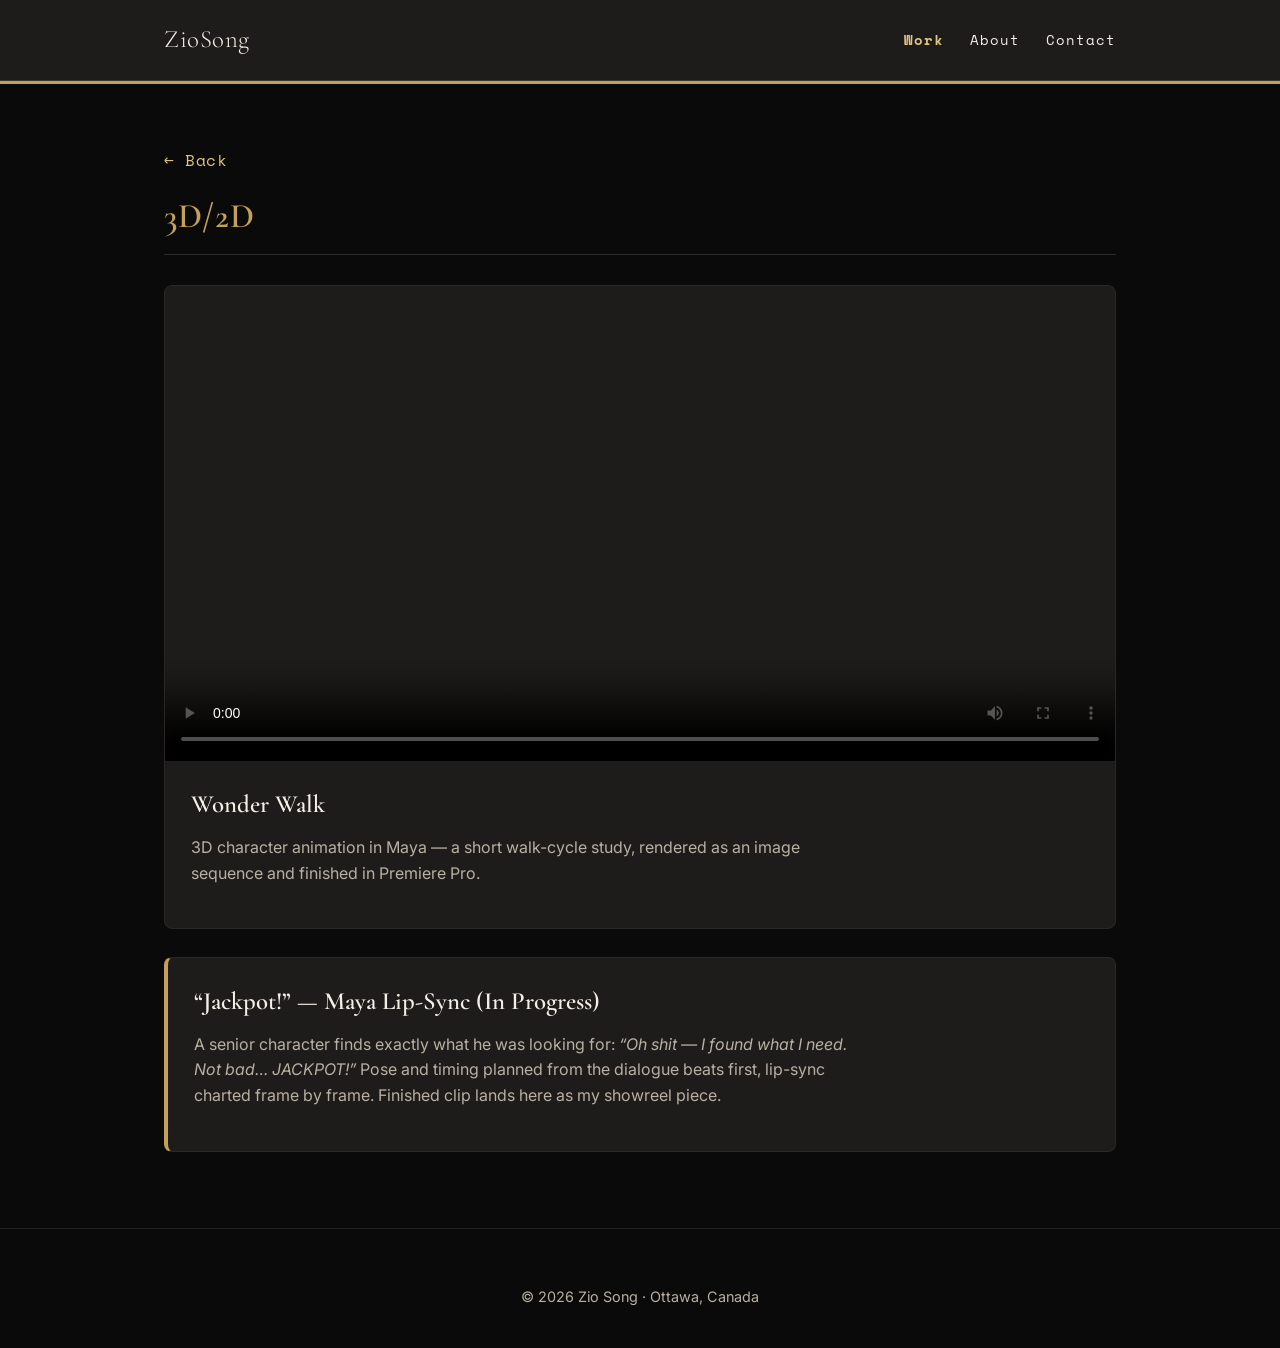
==== animation.html @ 91f9aeb0 "Add files via upload" ====
<!DOCTYPE html>
<html lang="en">
<head>
<meta charset="UTF-8">
<meta name="viewport" content="width=device-width, initial-scale=1.0">
<title>3D/2D — Zio Song</title>
<meta name="description" content="Portfolio of Zio Song, 3D animator and artist based in Ottawa, Canada. Maya animation, life drawing, and oil pastel.">
<link rel="stylesheet" href="style.css">
<link rel="preconnect" href="https://fonts.googleapis.com">
<link rel="preconnect" href="https://fonts.gstatic.com" crossorigin>
<link href="https://fonts.googleapis.com/css2?family=Cormorant+Garamond:ital,wght@0,300;0,400;0,500;0,600;1,400&family=Inter:wght@400;500;600&family=Space+Mono:wght@400;700&display=swap" rel="stylesheet">
</head>
<body>

<header>
  <div class="topbar"><nav>
    <a class="logo" href="index.html" style="text-decoration:none">ZioSong</a>
    <div class="links">
      <a href="index.html#work">Work</a>
      <a href="index.html#about">About</a>
      <a href="index.html#contact">Contact</a>
    </div>
  </nav></div>
</header>

<main>
  <section>
    <a class="back-link" href="index.html#work">&#8592; Back</a>
    <h2>3D/2D</h2>
    <article class="card" id="wonder-walk">
      <video controls preload="metadata" playsinline poster="images/wonder-walk-poster.jpg">
        <source src="images/wonder-walk.mp4" type="video/mp4">
      </video>
      <div class="card-text">
        <h3>Wonder Walk</h3>
        <p>3D character animation in Maya — a short walk-cycle study, rendered as an image sequence and finished in Premiere Pro.</p>
      </div>
    </article>
    <article class="card text-only" id="animation">
<div class="card-text">
        <h3>“Jackpot!” — Maya Lip-Sync (In Progress)</h3>
        <p>A senior character finds exactly what he was looking for: <em>“Oh shit — I found what I need. Not bad… JACKPOT!”</em> Pose and timing planned from the dialogue beats first, lip-sync charted frame by frame. Finished clip lands here as my showreel piece.</p>
      </div>
    </article>
  </section>
</main>

<footer>
  <p>© 2026 Zio Song · Ottawa, Canada</p>
</footer>

<script src="script.js"></script>

</body>
</html>
---- style.css ----
:root{
  --bg:#0a0a0a;
  --panel:#1e1c1a;
  --gold:#c5a059;
  --gold-soft:#e2c381;
  --text:#f4efe6;
  --muted:#b8b0a2;
}
*{margin:0;padding:0;box-sizing:border-box}
html{scroll-behavior:smooth}
body{background:var(--bg);color:var(--text);font-family:Georgia,'Times New Roman',serif;line-height:1.6}
a{color:var(--gold-soft)}

/* Header / hero */
header{border-bottom:3px solid var(--gold);background:radial-gradient(1200px 500px at 50% -10%,#161514 0%,var(--bg) 60%)}
nav{display:flex;justify-content:space-between;align-items:center;max-width:1000px;margin:0 auto;padding:20px 24px}
.logo{font-weight:bold;letter-spacing:3px;color:var(--gold);font-size:1.1rem}
nav .links a{margin-left:22px;text-decoration:none;color:var(--text);font-size:.95rem;letter-spacing:1px}
nav .links a:hover{color:var(--gold-soft)}
.hero{max-width:1000px;margin:0 auto;padding:72px 24px 26px;text-align:left}
.kicker{color:var(--gold);letter-spacing:2px;text-transform:uppercase;font-size:.8rem;margin-bottom:18px}
.hero h1{font-size:clamp(2.6rem,7vw,4.5rem);line-height:1.05;margin-bottom:20px}
.tagline{color:var(--muted);font-size:1.15rem;max-width:560px;margin-bottom:32px}
.button{display:inline-block;background:var(--gold);color:#141310;text-decoration:none;font-weight:bold;padding:13px 28px;border-radius:4px;letter-spacing:.5px}
.button:hover{background:var(--gold-soft)}

/* Sections */
main{max-width:1000px;margin:0 auto;padding:0 24px}
section{padding:64px 0 8px}
h2{font-size:1.9rem;color:var(--gold);border-bottom:1px solid #2e2b28;padding-bottom:10px;margin-bottom:30px;letter-spacing:1px}
section p{color:var(--muted);max-width:680px;margin-bottom:14px}

/* Work cards */
.card{background:var(--panel);border:1px solid #2a2724;border-radius:8px;overflow:hidden;margin-bottom:28px}
.card>img,.card>video,.card-images img{width:100%;display:block}
.card-images.two{display:grid;grid-template-columns:1fr 1fr;gap:2px}
.card-images.two img{height:100%}
.card-text{padding:24px 26px 28px}
.card-text h3{font-size:1.3rem;margin-bottom:10px;color:var(--text)}
.card-text p{color:var(--muted)}
.card.text-only{border-left:4px solid var(--gold)}

/* Skills */
.skills{list-style:none;display:flex;flex-wrap:wrap;gap:10px;margin-top:18px}
.skills li{border:1px solid var(--gold);color:var(--gold-soft);border-radius:999px;padding:6px 16px;font-size:.9rem}

footer{text-align:center;color:var(--muted);font-size:.9rem;padding:56px 24px 40px;margin-top:40px;border-top:1px solid #232120}

/* Explore my art — featured piece + gallery grid */
.button.ghost{background:transparent;color:var(--gold-soft);border:2px solid var(--gold-soft)}
.button.ghost:hover{background:var(--gold);color:#141310;border-color:var(--gold)}
.gallery-grid{display:grid;grid-template-columns:repeat(3,1fr);gap:20px;margin-bottom:28px}
.gallery-grid figure{background:var(--panel);border:1px solid #2a2724;border-radius:8px;overflow:hidden;transition:border-color .35s ease,box-shadow .35s ease,transform .35s ease}
.gallery-grid img{width:100%;height:280px;object-fit:cover;display:block;transition:transform .5s ease,filter .5s ease}

/* Hover effect — image zooms gently inside its frame, frame lifts with a gold edge */
.gallery-grid figure:hover{border-color:var(--gold);box-shadow:0 12px 28px rgba(0,0,0,.5);transform:translateY(-4px)}
.gallery-grid figure:hover img{transform:scale(1.08);filter:brightness(1.06)}
.gallery-grid figure:hover figcaption{color:var(--gold-soft)}
@media (prefers-reduced-motion:reduce){
  .gallery-grid img,.gallery-grid figure{transition:none}
  .gallery-grid figure:hover img{transform:none}
  .gallery-grid figure:hover{transform:none}
}
.gallery-grid figcaption{padding:12px 14px 14px;color:var(--text);font-size:1rem;transition:color .35s ease}
.gallery-grid figcaption span{display:block;color:var(--muted);font-size:.85rem;margin-top:2px}

/* Logo strip — dark #1e1c1a squares, white logos, one scrolling row */
.logostrip{overflow:hidden;padding:2px 0}
.logo-track{display:flex;width:max-content;animation:tools-scroll 36s linear infinite;padding:4px 0}
@keyframes tools-scroll{to{transform:translateX(-50%)}}
.tile{width:136px;height:86px;background:#1e1c1a;border-radius:10px;display:flex;align-items:center;justify-content:center;margin-right:14px;flex:none}
.tile img{height:42px;width:auto;max-width:88px;object-fit:contain;filter:invert(1);display:block}
.hero-cta{max-width:1000px;margin:0 auto;padding:26px 24px 84px}
@media (prefers-reduced-motion:reduce){
  .logo-track{animation:none}
}

/* Full-screen artwork viewer (click any drawing) */

.lightbox{position:fixed;inset:0;background:rgba(5,5,4,.95);display:none;align-items:center;justify-content:center;flex-direction:column;z-index:60;padding:24px}
.lightbox.open{display:flex}
.lightbox img{max-width:96vw;max-height:86vh;object-fit:contain;display:block;box-shadow:0 18px 60px rgba(0,0,0,.6)}
.lightbox p{color:var(--gold-soft);margin-top:16px;font-size:1.05rem;letter-spacing:.5px;text-align:center}
.lightbox-close{position:absolute;top:14px;right:22px;background:none;border:none;color:var(--gold-soft);font-size:2.6rem;line-height:1;cursor:pointer;padding:6px 10px}
.lightbox-close:hover{color:var(--gold)}
.lightbox-nav{position:absolute;top:50%;transform:translateY(-50%);background:rgba(22,21,20,.55);border:1px solid #3b3733;color:var(--gold-soft);font-size:2.1rem;line-height:1;width:50px;height:66px;cursor:pointer;border-radius:6px;z-index:2}
.lightbox-nav:hover{color:#141310;background:var(--gold)}
.lightbox-nav.prev{left:16px}
.lightbox-nav.next{right:16px}
@media (max-width:640px){
  .lightbox-nav{width:42px;height:56px;font-size:1.7rem}
  .lightbox-nav.prev{left:8px}
  .lightbox-nav.next{right:8px}
}

@media (max-width:900px){
  .gallery-grid{grid-template-columns:repeat(2,1fr)}
}

@media (max-width:640px){
  .card-images.two{grid-template-columns:1fr}
  .gallery-grid{grid-template-columns:1fr}
    nav .links a{margin-left:14px}
  .hero{padding:48px 24px 60px}
}

/* ===== Artwork carousel (hero slider in Explore my work) ===== */
.carousel{position:relative;border:1px solid #2a2724;border-radius:10px;overflow:hidden;background:#0a0a0a;margin-bottom:28px}
.carousel-track{display:flex;transition:transform .65s cubic-bezier(.22,.8,.3,1)}
.carousel-slide{min-width:100%;display:flex;align-items:center;justify-content:center;background:#0a0a0a}
.carousel-slide img{width:100%;height:min(76vh,700px);object-fit:contain;display:block}
.carousel-zone{position:absolute;top:0;bottom:62px;width:50%;background:none;border:none;padding:0;z-index:3;cursor:pointer}
.carousel-zone.prev{left:0;cursor:w-resize}
.carousel-zone.next{right:0;cursor:e-resize}
.carousel-controls{position:relative;z-index:4;display:flex;align-items:center;justify-content:space-between;padding:10px 14px;background:#161514;border-top:1px solid #2a2724}
.carousel-arrow{background:transparent;border:1px solid #3b3733;color:var(--gold-soft);width:42px;height:42px;border-radius:50%;font-size:1.5rem;line-height:1;cursor:pointer}
.carousel-arrow:hover{background:var(--gold);color:#141310;border-color:var(--gold)}
.carousel-dots{display:flex;gap:8px;align-items:center}
.carousel-dots button{width:9px;height:9px;border-radius:999px;border:none;background:#4e463c;cursor:pointer;padding:0;transition:all .3s ease}
.carousel-dots button.active{width:26px;background:var(--gold)}

/* "See more" — the rest of the collection expands smoothly under the featured piece */

@media (prefers-reduced-motion:reduce){
  .carousel-track{transition:none}
  }
@media (max-width:640px){
  .carousel-slide img{height:60vh}
}

/* ===== Explore my work — category cards ===== */
.explore-cards{display:grid;grid-template-columns:repeat(3,1fr);gap:20px;margin-bottom:8px}
.xcard{position:relative;border:1px solid #2a2724;border-radius:10px;overflow:hidden;aspect-ratio:1/1;background:var(--panel)}
.xcard img{width:100%;height:100%;object-fit:cover;display:block;transition:transform .6s ease,filter .6s ease}
.xcard:hover img{transform:scale(1.05);filter:brightness(1.05)}
.xcard-label{position:absolute;left:0;right:0;bottom:0;text-align:center;padding:54px 12px 20px;background:linear-gradient(transparent,rgba(10,10,10,.92))}
.xcard-label h3{color:var(--text);font-size:1.35rem;letter-spacing:1px;margin-bottom:12px}
.anchor-block{scroll-margin-top:24px;padding-top:26px}
.subhead{font-size:1.4rem;color:var(--text);letter-spacing:.5px;border-left:4px solid var(--gold);padding-left:12px;margin-bottom:20px}
@media (prefers-reduced-motion:reduce){
  .xcard img{transition:none}
  .xcard:hover img{transform:none}
}
@media (max-width:900px){
  .explore-cards{grid-template-columns:1fr}
}

/* Third card — text-only square (3D/2D) */
.xcard.text-card{display:flex;align-items:center;justify-content:center;background:linear-gradient(160deg,#1b1916,#161514)}
.xcard-center{text-align:center;padding:20px}
.xcard-center h3{font-size:1.7rem;letter-spacing:2px;color:var(--text);margin-bottom:16px}
#animation{scroll-margin-top:24px}

/* Sub-pages (multi-page layout) */
.back-link{display:inline-block;color:var(--gold-soft);text-decoration:none;letter-spacing:.5px;margin-bottom:16px}
.back-link:hover{color:var(--gold)}

/* ===== About Me — bounded photo frame (his drag-box ratio), fades kept ===== */
.about-hero{position:relative;width:100%;max-width:1000px;margin:6px auto 0;aspect-ratio:4/3;overflow:hidden;background:var(--bg);border-radius:4px}
.about-hero>img{position:absolute;inset:0;width:100%;height:100%;object-fit:cover;object-position:center 42%;display:block}
.about-hero::before{content:"";position:absolute;top:0;left:0;right:0;height:150px;background:linear-gradient(var(--bg) 6%,transparent);z-index:1}
.about-hero-text{position:absolute;left:0;right:0;bottom:0;z-index:2;display:grid;grid-template-columns:1fr 1fr;gap:18px 44px;padding:190px 38px 36px;background:linear-gradient(transparent,rgba(10,10,10,.78) 45%,rgba(10,10,10,.96) 85%)}
.about-name{color:var(--gold-soft);font-size:1.08rem;letter-spacing:.4px;margin-bottom:14px}
.about-hero-text p{color:var(--text);max-width:none;text-shadow:0 1px 10px rgba(0,0,0,.4)}
.about-col{align-self:end}
@media (max-width:860px){
  .about-hero{aspect-ratio:auto;width:100%}
  .about-hero>img{position:static;height:auto;aspect-ratio:4/3}
  .about-hero::before{height:90px}
  .about-hero-text{position:static;grid-template-columns:1fr;background:var(--bg);padding:24px 6px 4px}
  .about-hero-text p{text-shadow:none}
}

/* ===== Typography — Cormorant Garamond (display) / Inter (body) / Space Mono (menu & tags) ===== */
body{font-family:'Inter','Helvetica Neue',Helvetica,Arial,sans-serif}
h1,h2,h3,.logo,.subhead,.xcard-center h3,.lightbox p{font-family:'Cormorant Garamond',Georgia,'Times New Roman',serif}
.hero h1{font-weight:500;letter-spacing:.5px}
h2{font-size:2.15rem;font-weight:600}
.card-text h3{font-size:1.55rem;font-weight:600}
.logo{font-weight:600;font-size:1.35rem}
.gallery-grid figcaption{font-family:'Cormorant Garamond',Georgia,serif;font-size:1.22rem;font-weight:600}
.gallery-grid figcaption span{font-family:'Inter',sans-serif;font-weight:400}
nav .links a,.kicker,.button,.skills li,.back-link,.about-name{font-family:'Space Mono','Courier New',monospace}
nav .links a{font-size:.88rem}
.kicker{font-size:.78rem}
.button{font-size:.92rem}
.skills li{font-size:.85rem}
.about-name{font-size:1rem}

/* ===== Top bar — gray band (Trinity-style separation), white logo, gold Work ===== */
.topbar{background:#1e1c1a;border-bottom:1px solid #3b3733}
.logo{color:var(--text)}
nav .links a:first-child{color:var(--gold-soft);font-weight:700}

/* Logo — delicate light serif like his reference; topbar matched to the logo-tile gray */
.logo{font-weight:300;font-size:1.55rem;letter-spacing:.5px}
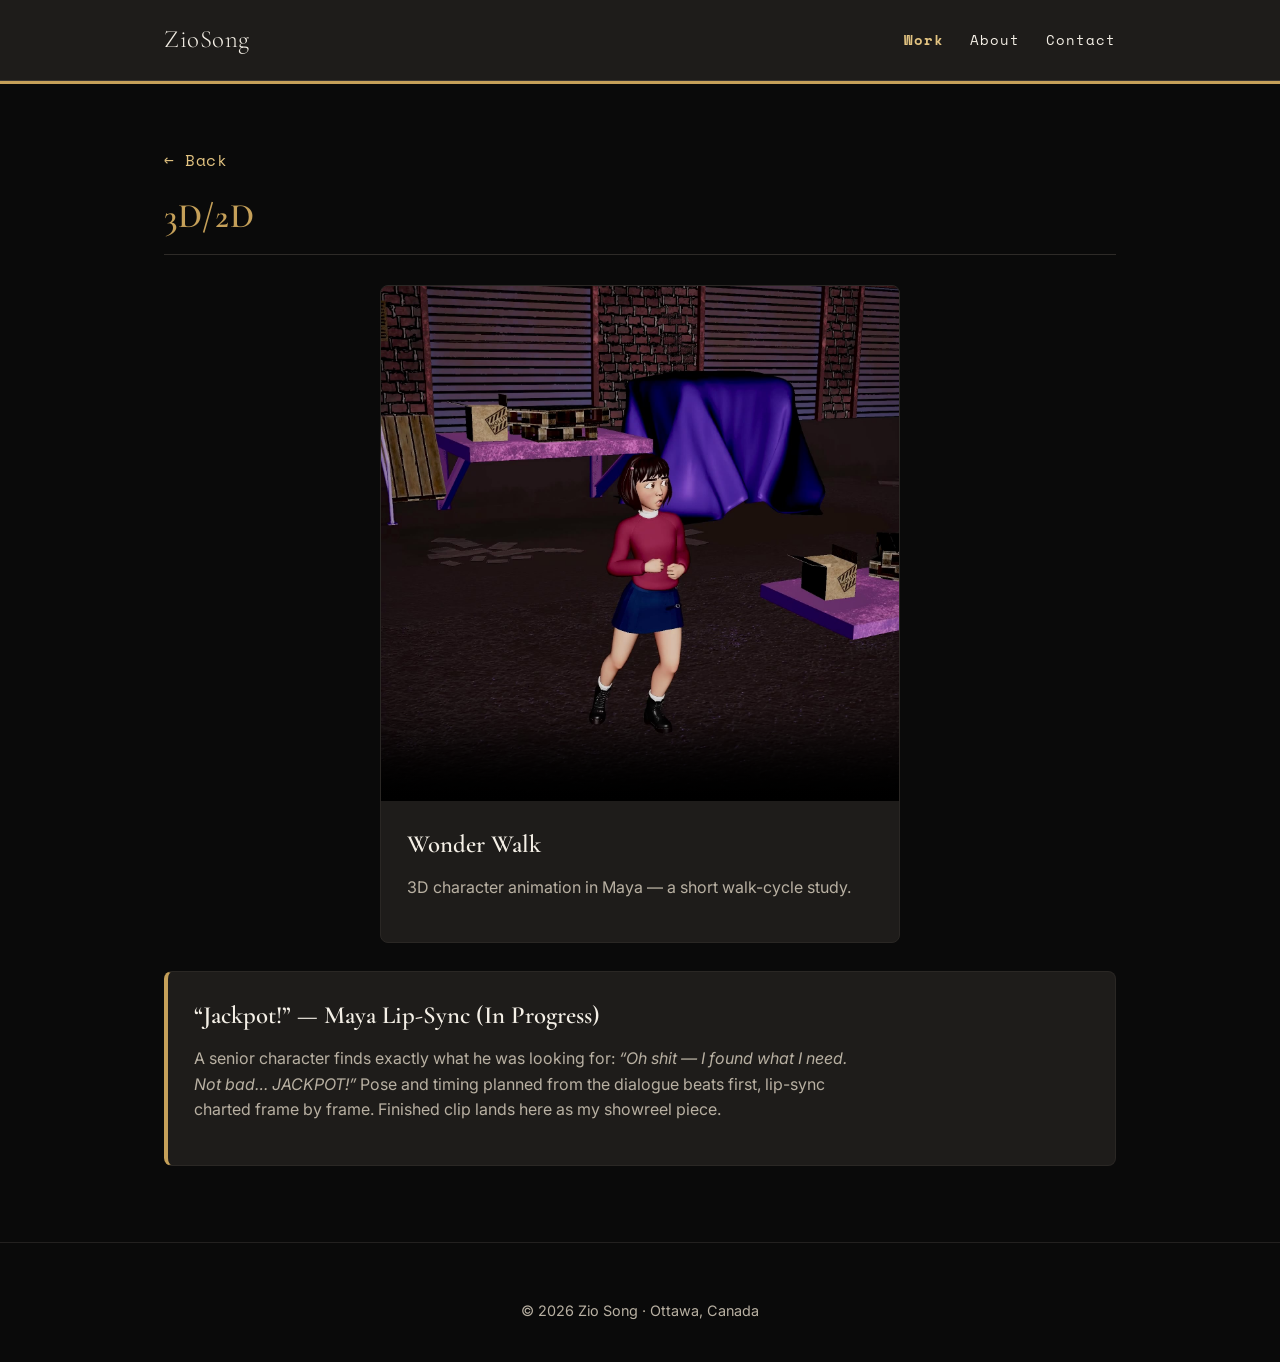
==== commit dba62f67: "Add files via upload" ====
--- a/animation.html
+++ b/animation.html
@@ -28,12 +28,12 @@
     <a class="back-link" href="index.html#work">&#8592; Back</a>
     <h2>3D/2D</h2>
     <article class="card" id="wonder-walk">
-      <video controls preload="metadata" playsinline poster="images/wonder-walk-poster.jpg">
+      <video controls preload="metadata" playsinline width="1572" height="1562" poster="images/wonder-walk-poster.jpg">
         <source src="images/wonder-walk.mp4" type="video/mp4">
       </video>
       <div class="card-text">
         <h3>Wonder Walk</h3>
-        <p>3D character animation in Maya — a short walk-cycle study, rendered as an image sequence and finished in Premiere Pro.</p>
+        <p>3D character animation in Maya — a short walk-cycle study.</p>
       </div>
     </article>
     <article class="card text-only" id="animation">
--- a/style.css
+++ b/style.css
@@ -33,6 +33,8 @@
 /* Work cards */
 .card{background:var(--panel);border:1px solid #2a2724;border-radius:8px;overflow:hidden;margin-bottom:28px}
 .card>img,.card>video,.card-images img{width:100%;display:block}
+#wonder-walk{max-width:520px;margin-left:auto;margin-right:auto}
+#wonder-walk video{width:100%;height:auto}
 .card-images.two{display:grid;grid-template-columns:1fr 1fr;gap:2px}
 .card-images.two img{height:100%}
 .card-text{padding:24px 26px 28px}
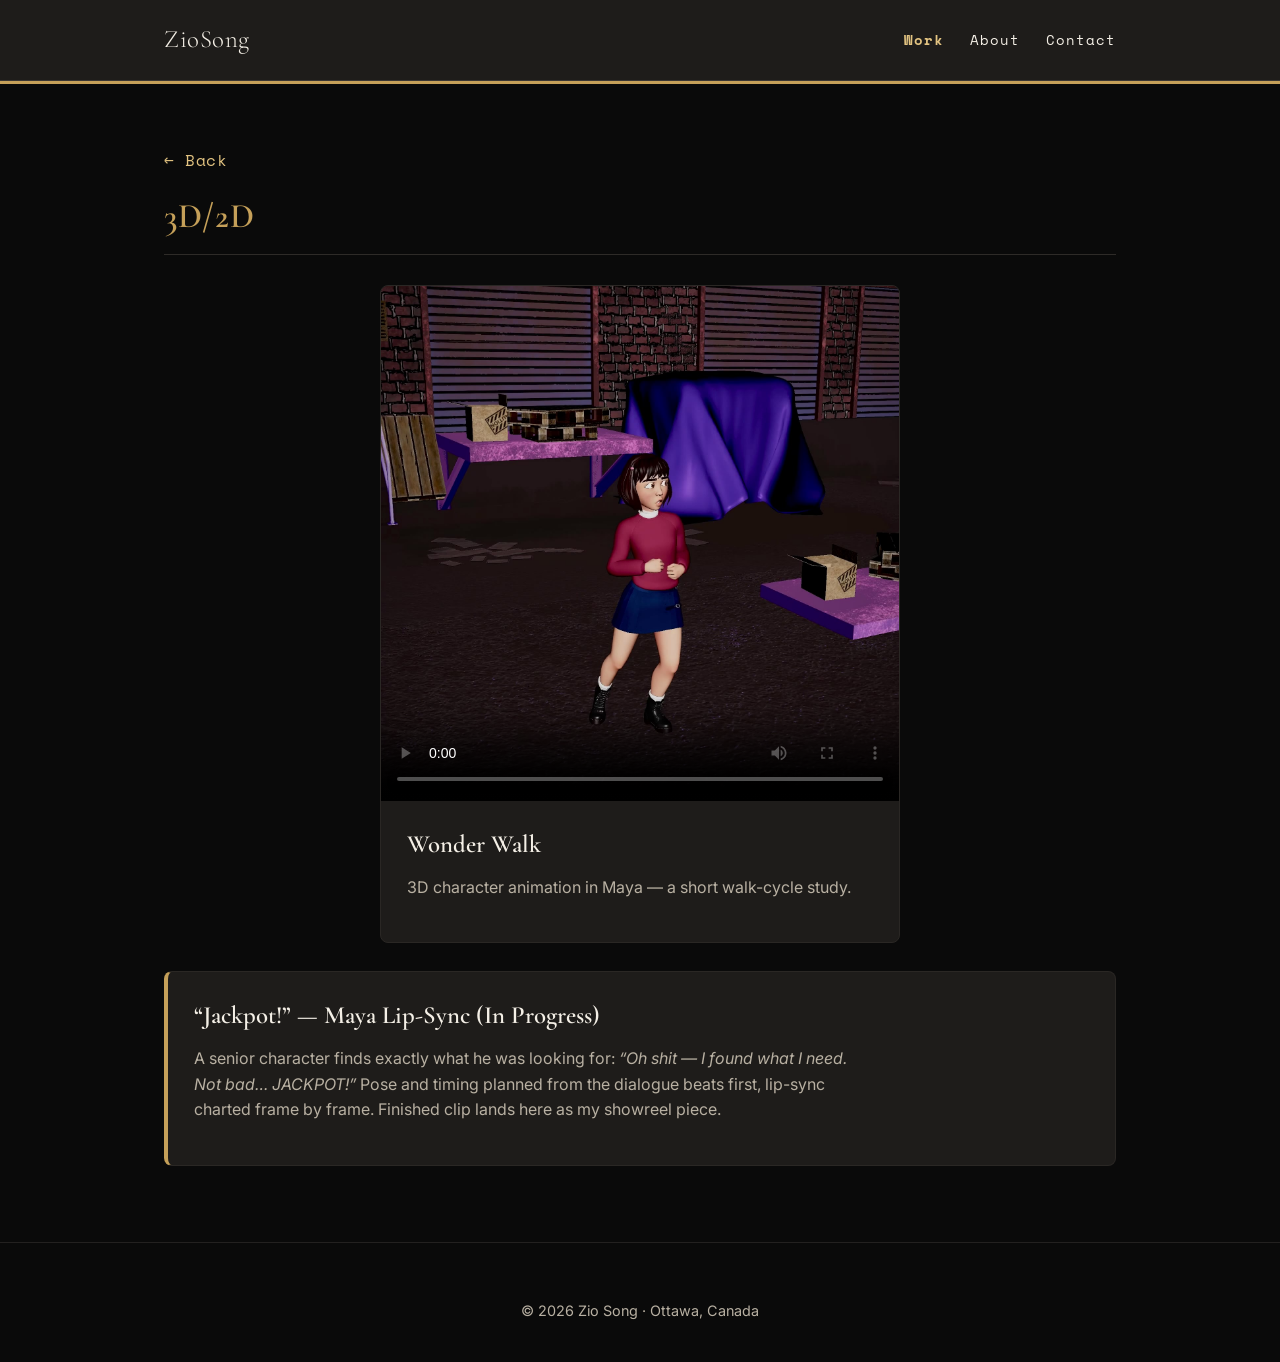
==== commit 21db9ec1: "Add files via upload" ====
--- a/animation.html
+++ b/animation.html
@@ -28,7 +28,7 @@
     <a class="back-link" href="index.html#work">&#8592; Back</a>
     <h2>3D/2D</h2>
     <article class="card" id="wonder-walk">
-      <video controls preload="metadata" playsinline width="1572" height="1562" poster="images/wonder-walk-poster.jpg">
+      <video controls preload="metadata" playsinline width="1280" height="1024" poster="images/wonder-walk-poster.jpg">
         <source src="images/wonder-walk.mp4" type="video/mp4">
       </video>
       <div class="card-text">
--- a/style.css
+++ b/style.css
@@ -41,6 +41,14 @@
 .card-text h3{font-size:1.3rem;margin-bottom:10px;color:var(--text)}
 .card-text p{color:var(--muted)}
 .card.text-only{border-left:4px solid var(--gold)}
+
+/* Contact heading + social buttons */
+.contact-head{display:flex;align-items:center;gap:14px;border-bottom:1px solid #2e2b28;padding-bottom:10px;margin-bottom:30px}
+.contact-head h2{flex:none;border-bottom:none;padding-bottom:0;margin-bottom:0}
+.contact-head .socials{display:flex;gap:8px;background:#161514;border-radius:10px;padding:6px}
+.social-btn{width:32px;height:32px;border-radius:50%;background:var(--panel);border:1px solid #35312c;display:flex;align-items:center;justify-content:center;transition:border-color .3s ease}
+.social-btn img{width:16px;height:16px;display:block}
+.social-btn:hover{border-color:var(--gold)}
 
 /* Skills */
 .skills{list-style:none;display:flex;flex-wrap:wrap;gap:10px;margin-top:18px}
